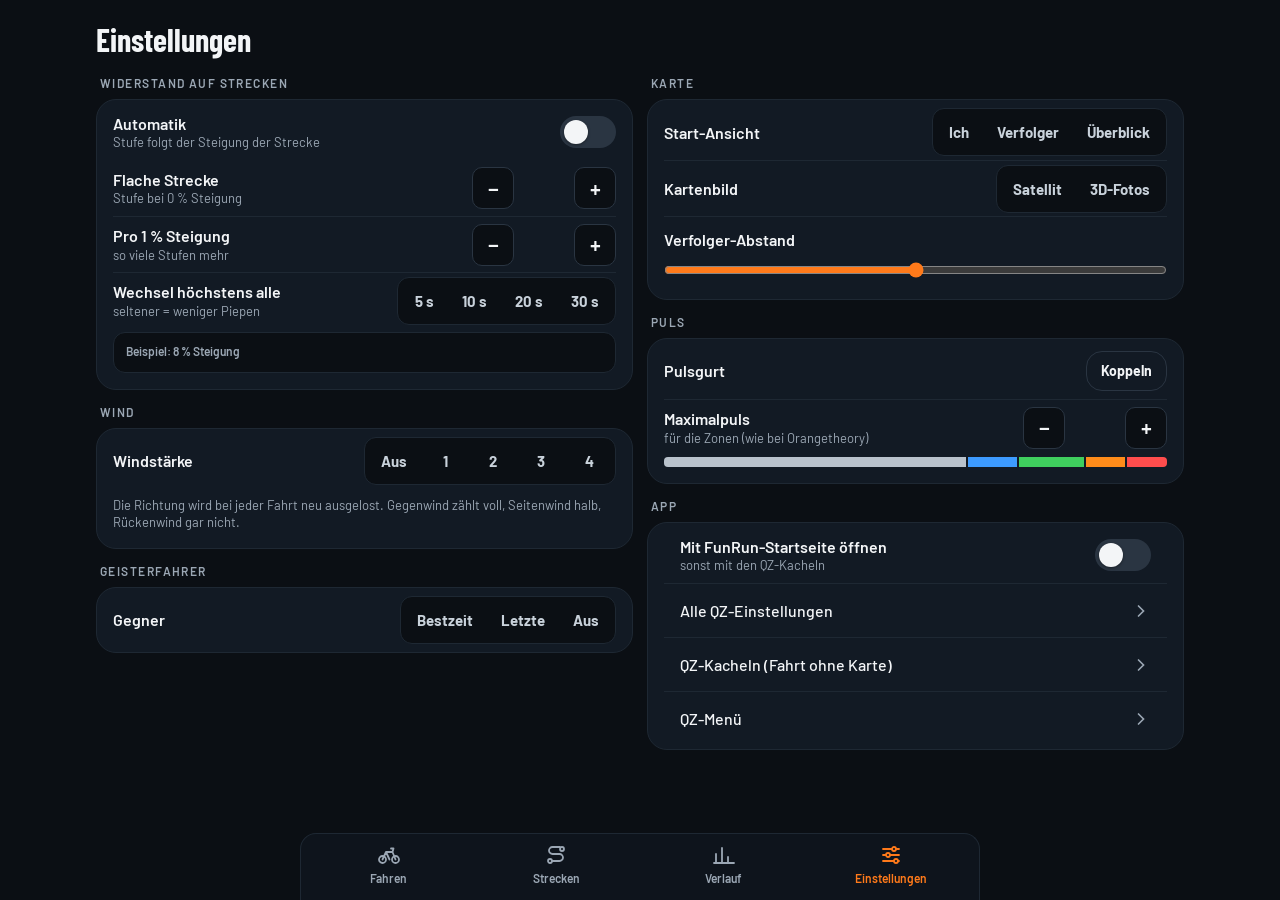
==== src/inner_templates/funrun/einstellungen.htm @ f3be5733 "FunRun: start page, routes, settings, pause and end on the map - Start page (opens with the app): ch" ====
<!doctype html>
<html lang="de">
<head>
<meta charset="utf-8">
<meta name="viewport" content="width=device-width, initial-scale=1, maximum-scale=1, user-scalable=no">
<title>FunRun – Einstellungen</title>
<!-- FunRun settings: resistance on routes, wind, ghost rider, map, heart rate; all other settings stay in QZ -->
<link rel="stylesheet" href="https://fonts.googleapis.com/css2?family=Barlow:wght@400;500;600;700&amp;family=Barlow+Condensed:wght@600;700&amp;display=swap">
<link rel="stylesheet" href="funrun.css">
<style>
.sec h2 { margin: 0 0 8px 4px; font-size: 12px; letter-spacing: .12em; text-transform: uppercase; color: var(--muted); font-weight: 600; }
.sec .card { padding: 4px 16px; }
.switch { appearance: none; -webkit-appearance: none; width: 56px; height: 32px; flex: none; border: 0; border-radius: 999px; padding: 4px; cursor: pointer; background: #2a3542; display: flex; align-items: center; }
.switch span { width: 24px; height: 24px; border-radius: 50%; background: #f3f5f7; box-shadow: 0 1px 3px rgba(0,0,0,.4); transition: transform .15s; }
.switch.on { background: var(--accent); }
.switch.on span { transform: translateX(24px); }
.step { display: flex; align-items: center; gap: 4px; flex: none; }
.step button { appearance: none; -webkit-appearance: none; width: 42px; height: 42px; border-radius: 10px; border: 1px solid var(--line2); background: var(--bg); color: var(--text); font-size: 22px; font-weight: 600; cursor: pointer; }
.step b { min-width: 52px; text-align: center; font-size: 24px; }
.example { display: flex; align-items: center; justify-content: space-between; gap: 12px; margin: 4px 0 12px; padding: 10px 12px; border-radius: 12px; background: var(--bg); border: 1px solid var(--line); }
.dirs { display: grid; grid-template-columns: repeat(3, minmax(0, 1fr)); gap: 8px; margin: 0 0 8px; }
.dirs div { display: flex; flex-direction: column; gap: 2px; padding: 8px 10px; border-radius: 12px; background: var(--bg); border: 1px solid var(--line); }
.dirs span { font-size: 12px; font-weight: 600; color: var(--muted); }
.dirs b { font-size: 17px; }
.range { display: flex; flex-direction: column; gap: 6px; padding: 12px 0; }
.range input { width: 100%; height: 26px; margin: 0; accent-color: var(--accent); }
.hint { margin: 0 0 12px; font-size: 13px; color: var(--muted); }
.zones { display: flex; gap: 2px; height: 10px; border-radius: 4px; overflow: hidden; margin: 2px 0 6px; }
.disabled { opacity: .4; pointer-events: none; }
#exLevel { white-space: nowrap; }
/* phones: a choice of several goes below its label, as wide as the card */
@media (max-width: 560px) {
  .line.wide { flex-direction: column; align-items: stretch; gap: 8px; padding: 12px 0; }
  .line.wide .segs { display: flex; flex-wrap: nowrap; }
  .line.wide .segs button { flex: 1; min-width: 0; padding: 0 6px; }
}
</style>
</head>
<body>
<div class="wrap">
  <h1 style="margin:0 0 14px;font-family:'Barlow Condensed',Barlow,sans-serif;font-size:32px">Einstellungen</h1>
  <div class="cols">
    <div class="col">
      <section class="sec">
        <h2>Widerstand auf Strecken</h2>
        <div class="card">
          <div class="line"><div class="l"><span class="n">Automatik</span><span class="m">Stufe folgt der Steigung der Strecke</span></div>
            <button class="switch" id="auto" aria-label="Automatik an oder aus"><span></span></button></div>
          <div id="levelBox">
            <div class="line"><div class="l"><span class="n">Flache Strecke</span><span class="m">Stufe bei 0 % Steigung</span></div>
              <div class="step"><button data-k="flat" data-d="-1" aria-label="weniger">−</button><b class="cond" id="flat"></b><button data-k="flat" data-d="1" aria-label="mehr">+</button></div></div>
            <div class="line"><div class="l"><span class="n">Pro 1 % Steigung</span><span class="m">so viele Stufen mehr</span></div>
              <div class="step"><button data-k="per" data-d="-0.5" aria-label="weniger">−</button><b class="cond" id="per"></b><button data-k="per" data-d="0.5" aria-label="mehr">+</button></div></div>
            <div class="line wide"><div class="l"><span class="n">Wechsel höchstens alle</span><span class="m">seltener = weniger Piepen</span></div>
              <div class="segs" id="intSeg"><button data-v="5">5 s</button><button data-v="10">10 s</button><button data-v="20">20 s</button><button data-v="30">30 s</button></div></div>
            <div class="example"><div class="l" style="display:flex;flex-direction:column;gap:2px"><span class="m" style="font-size:12px;font-weight:600;color:var(--muted)">Beispiel: 8 % Steigung</span>
              <span style="font-size:13px;color:var(--soft)" id="exWind"></span></div><b class="cond" style="font-size:24px;color:var(--accent)" id="exLevel"></b></div>
          </div>
        </div>
      </section>

      <section class="sec">
        <h2>Wind</h2>
        <div class="card">
          <div class="line wide"><div class="l"><span class="n">Windstärke</span><span class="m" id="windText"></span></div>
            <div class="segs" id="windSeg"><button data-v="0">Aus</button><button data-v="1">1</button><button data-v="2">2</button><button data-v="3">3</button><button data-v="4">4</button></div></div>
          <div class="dirs" id="dirs"></div>
          <p class="hint">Die Richtung wird bei jeder Fahrt neu ausgelost. Gegenwind zählt voll, Seitenwind halb, Rückenwind gar nicht.</p>
        </div>
      </section>

      <section class="sec">
        <h2>Geisterfahrer</h2>
        <div class="card">
          <div class="line wide"><div class="l"><span class="n">Gegner</span><span class="m" id="ghostText"></span></div>
            <div class="segs" id="ghostSeg"><button data-v="best">Bestzeit</button><button data-v="last">Letzte</button><button data-v="off">Aus</button></div></div>
        </div>
      </section>
    </div>

    <div class="col">
      <section class="sec">
        <h2>Karte</h2>
        <div class="card">
          <div class="line wide"><div class="l"><span class="n">Start-Ansicht</span></div>
            <div class="segs" id="viewSeg"><button data-v="ich">Ich</button><button data-v="verfolger">Verfolger</button><button data-v="ueberblick">Überblick</button></div></div>
          <div class="line wide"><div class="l"><span class="n">Kartenbild</span></div>
            <div class="segs" id="layerSeg"><button data-v="sat">Satellit</button><button data-v="g3d">3D-Fotos</button></div></div>
          <div class="range" style="border-top:1px solid var(--line)">
            <div style="display:flex;justify-content:space-between"><span class="n" style="font-size:16px;font-weight:600">Verfolger-Abstand</span><span style="color:var(--soft)" id="followText"></span></div>
            <input type="range" id="follow" min="10" max="90" step="1" aria-label="Verfolger-Abstand">
          </div>
        </div>
      </section>

      <section class="sec">
        <h2>Puls</h2>
        <div class="card">
          <div class="line"><div class="l"><span class="n">Pulsgurt</span><span class="m" id="belt"></span></div>
            <button class="btn" id="btnBelt" style="min-height:40px;font-size:14px;padding:0 14px">Koppeln</button></div>
          <div class="line"><div class="l"><span class="n">Maximalpuls</span><span class="m">für die Zonen (wie bei Orangetheory)</span></div>
            <div class="step"><button data-k="hr" data-d="-1" aria-label="weniger">−</button><b class="cond" id="hrMax"></b><button data-k="hr" data-d="1" aria-label="mehr">+</button></div></div>
          <div class="zones" aria-hidden="true">
            <div style="flex:61;background:#b9c2cc"></div><div style="flex:10;background:#3d9bff"></div><div style="flex:13;background:#3fcf5e"></div><div style="flex:8;background:#ff8c1a"></div><div style="flex:8;background:#ff4d4d"></div>
          </div>
          <p class="hint" id="zoneText"></p>
        </div>
      </section>

      <section class="sec">
        <h2>App</h2>
        <div class="card flat">
          <div class="line" style="padding:0 16px"><div class="l"><span class="n">Mit FunRun-Startseite öffnen</span><span class="m">sonst mit den QZ-Kacheln</span></div>
            <button class="switch" id="startPage" aria-label="FunRun-Startseite an oder aus"><span></span></button></div>
          <button class="link" id="lnkSettings" style="border-top:1px solid var(--line)">Alle QZ-Einstellungen<svg viewBox="0 0 24 24" fill="none" stroke="currentColor" stroke-width="2" stroke-linecap="round" aria-hidden="true"><path d="m9 6 6 6-6 6"/></svg></button>
          <button class="link" id="lnkTiles">QZ-Kacheln (Fahrt ohne Karte)<svg viewBox="0 0 24 24" fill="none" stroke="currentColor" stroke-width="2" stroke-linecap="round" aria-hidden="true"><path d="m9 6 6 6-6 6"/></svg></button>
          <button class="link" id="lnkMenu">QZ-Menü<svg viewBox="0 0 24 24" fill="none" stroke="currentColor" stroke-width="2" stroke-linecap="round" aria-hidden="true"><path d="m9 6 6 6-6 6"/></svg></button>
        </div>
      </section>
    </div>
  </div>
</div>
<script src="funrun.js"></script>
<script>
(function () {
'use strict';
const $ = FR.$;
FR.tabs('einstellungen.htm');

// map settings live in the map page's storage (same address as this page)
const mapStore = {
  get(k, d) { try { const v = localStorage.getItem('qzmap.' + k); return v === null ? d : JSON.parse(v); } catch (e) { return d; } },
  set(k, v) { try { localStorage.setItem('qzmap.' + k, JSON.stringify(v)); } catch (e) { /* not available */ } },
};
const dist = t => 1.97 * (Math.exp(7.84 * t) - 1);
const OVERVIEW = Math.log(1800 / 1.97 + 1) / 7.84;

const S = { auto: true, flat: 12, per: 1.5, interval: 10, wind: 0, ghost: 'best', hrMax: 190, belt: '', startPage: true };
const bool = v => v === true || v === 'true' || v === 1 || v === '1';
const numOr = (v, d) => (v === null || v === undefined || v === '' || !Number.isFinite(+v) ? d : +v);

function seg(id, value) { document.querySelectorAll('#' + id + ' button').forEach(b => b.classList.toggle('on', b.dataset.v === String(value))); }
function render() {
  $('auto').classList.toggle('on', S.auto);
  $('levelBox').classList.toggle('disabled', !S.auto);
  $('flat').textContent = S.flat;
  $('per').textContent = FR.num(S.per, 1);
  seg('intSeg', S.interval);
  const lv = Math.max(1, Math.min(32, Math.round(S.flat + S.per * 8)));
  $('exLevel').textContent = 'Stufe ' + lv;
  $('exWind').textContent = S.wind ? 'mit Gegenwind Stärke ' + S.wind + ': Stufe ' + Math.min(32, Math.round((S.flat + S.per * 8) * (1 + 0.05 * S.wind))) : 'ohne Wind';
  seg('windSeg', S.wind);
  $('windText').textContent = S.wind ? 'Stärke ' + S.wind + ' · bis +' + S.wind * 5 + ' %' : 'kein Wind';
  $('dirs').innerHTML = [['Gegenwind', S.wind * 5], ['Seitenwind', S.wind * 2.5], ['Rückenwind', 0]].map(([n, p]) =>
    '<div style="opacity:' + (S.wind ? 1 : 0.4) + '"><span>' + n + '</span><b>' + (p ? '+' + FR.num(p, p % 1 ? 1 : 0) + ' %' : '±0 %') + '</b></div>').join('');
  seg('ghostSeg', S.ghost);
  $('ghostText').textContent = { best: 'deine Bestzeit fährt als Geist mit', last: 'deine letzte Fahrt fährt als Geist mit', off: 'kein Geisterfahrer' }[S.ghost] || '';
  // map
  const followT = Math.max(0.1, Math.min(0.9, +mapStore.get('followT', 0.5) || 0.5)), zoom = +mapStore.get('zoom', followT);
  seg('viewSeg', Math.abs(zoom) < 0.03 ? 'ich' : Math.abs(zoom - OVERVIEW) < 0.03 ? 'ueberblick' : 'verfolger');
  seg('layerSeg', mapStore.get('layer', 'sat'));
  $('follow').value = Math.round(followT * 100);
  $('followText').textContent = '≈ ' + Math.round(dist(followT)).toLocaleString('de-DE') + ' m';
  // heart rate
  $('belt').textContent = S.belt && S.belt !== 'Disabled' ? S.belt : 'keiner gekoppelt';
  $('hrMax').textContent = S.hrMax;
  const z = p => Math.round(S.hrMax * p / 100);
  $('zoneText').textContent = 'Grau bis ' + (z(61) - 1) + ', Blau bis ' + (z(71) - 1) + ', Grün bis ' + (z(84) - 1) + ', Orange bis ' + (z(92) - 1) + ', Rot ab ' + z(92) + ' /min';
  $('startPage').classList.toggle('on', S.startPage);
}

// ------------------------------------------------------------------ input
$('auto').addEventListener('click', () => { S.auto = !S.auto; FR.send('autoresistance'); render(); });
document.addEventListener('click', e => {
  const b = e.target.closest('.step button'); if (!b) return;
  const d = +b.dataset.d;
  if (b.dataset.k === 'flat') { S.flat = Math.max(1, Math.min(32, S.flat + d)); FR.setSettings({ funrun_flat_level: S.flat }); }
  else if (b.dataset.k === 'per') { S.per = Math.max(0.5, Math.min(3, Math.round((S.per + d) * 2) / 2)); FR.setSettings({ funrun_level_per_percent: S.per }); }
  else if (b.dataset.k === 'hr') { S.hrMax = Math.max(120, Math.min(220, S.hrMax + d)); FR.setSettings({ heart_max_override_enable: true, heart_max_override_value: S.hrMax }); }
  render();
});
$('intSeg').addEventListener('click', e => { const b = e.target.closest('button'); if (!b) return; S.interval = +b.dataset.v; FR.setSettings({ funrun_level_interval: S.interval }); render(); });
$('windSeg').addEventListener('click', e => { const b = e.target.closest('button'); if (!b) return; S.wind = +b.dataset.v; FR.setSettings({ funrun_wind_strength: S.wind }); render(); });
$('ghostSeg').addEventListener('click', e => { const b = e.target.closest('button'); if (!b) return; S.ghost = b.dataset.v; FR.setSettings({ funrun_ghost_mode: S.ghost }); render(); });
$('viewSeg').addEventListener('click', e => {
  const b = e.target.closest('button'); if (!b) return;
  const followT = Math.max(0.1, Math.min(0.9, +mapStore.get('followT', 0.5) || 0.5));
  mapStore.set('zoom', { ich: 0, verfolger: followT, ueberblick: OVERVIEW }[b.dataset.v]);
  render();
});
$('layerSeg').addEventListener('click', e => { const b = e.target.closest('button'); if (!b) return; mapStore.set('layer', b.dataset.v); render(); });
$('follow').addEventListener('input', e => {
  const old = +mapStore.get('followT', 0.5) || 0.5, t = Math.max(0.1, Math.min(0.9, +e.target.value / 100));
  mapStore.set('followT', t);
  if (Math.abs(+mapStore.get('zoom', old) - old) < 0.03) mapStore.set('zoom', t); // the follower view moves along
  render();
});
$('btnBelt').addEventListener('click', () => FR.open('settings'));
$('startPage').addEventListener('click', () => { S.startPage = !S.startPage; FR.setSettings({ funrun_start_page: S.startPage }); render(); });
$('lnkSettings').addEventListener('click', () => FR.open('settings'));
$('lnkTiles').addEventListener('click', () => FR.open('tiles'));
$('lnkMenu').addEventListener('click', () => FR.open('menu'));
FR.onWorkout(w => { if (w.autoresistance != null && bool(w.autoresistance) !== S.auto) { S.auto = bool(w.autoresistance); render(); } });

async function load() {
  try {
    const st = await FR.getSettings(['funrun_flat_level', 'funrun_level_per_percent', 'funrun_level_interval', 'funrun_wind_strength', 'funrun_ghost_mode',
      'heart_rate_belt_name', 'age', 'heart_max_override_enable', 'heart_max_override_value', 'funrun_start_page']);
    S.flat = numOr(st.funrun_flat_level, 12);
    S.per = numOr(st.funrun_level_per_percent, 1.5);
    S.interval = numOr(st.funrun_level_interval, 10);
    S.wind = numOr(st.funrun_wind_strength, 0);
    S.ghost = st.funrun_ghost_mode || 'best';
    S.belt = st.heart_rate_belt_name || '';
    S.hrMax = Math.round(bool(st.heart_max_override_enable) ? numOr(st.heart_max_override_value, 195) : 220 - numOr(st.age, 35));
    S.startPage = st.funrun_start_page === null || st.funrun_start_page === undefined ? true : bool(st.funrun_start_page);
  } catch (e) { /* defaults */ }
  if (FR.workout && FR.workout.autoresistance != null) S.auto = bool(FR.workout.autoresistance);
  render();
}
FR.onRefresh(load);
load();
})();
</script>
</body>
</html>
---- src/inner_templates/funrun/funrun.css ----
/* FunRun pages: dark look with orange accents (same as the map) */
:root {
  --bg: #0b0f14; --panel: #121a24; --line: #1e2833; --line2: #2a3542;
  --text: #f3f5f7; --muted: #9ba7b4; --soft: #c9d2db;
  --accent: #ff7a1a; --accent-dark: #1a0f05; --ghost: #6fd3ff; --good: #4cd17a; --bad: #ff6b5a;
}
* { box-sizing: border-box; }
html, body { margin: 0; padding: 0; background: var(--bg); color: var(--text); }
body {
  font-family: Barlow, Roboto, "Segoe UI", system-ui, -apple-system, Arial, sans-serif; font-size: 15px; line-height: 1.35;
  -webkit-text-size-adjust: 100%; -webkit-tap-highlight-color: transparent;
}
button { font: inherit; color: inherit; }
.cond { font-family: "Barlow Condensed", Barlow, Roboto, Arial, sans-serif; font-weight: 700; font-variant-numeric: tabular-nums; }
.wrap { max-width: 1120px; margin: 0 auto; padding: 18px 16px 28px; }
.cols { display: grid; grid-template-columns: minmax(0, 1fr); gap: 14px; }
.col { display: flex; flex-direction: column; gap: 14px; min-width: 0; }
@media (min-width: 900px) { .cols { grid-template-columns: minmax(0, 1fr) minmax(0, 1fr); align-items: start; } }

.card { background: var(--panel); border: 1px solid var(--line); border-radius: 20px; padding: 14px 16px; min-width: 0; }
.card.flat { padding: 0; overflow: hidden; }
.card h2, .h2 { margin: 0; font-size: 17px; font-weight: 700; }
.chead { display: flex; justify-content: space-between; align-items: baseline; gap: 12px; }
.chead .aside { font-size: 13px; color: var(--muted); text-align: right; }
.eyebrow { font-size: 12px; letter-spacing: .12em; text-transform: uppercase; color: var(--muted); font-weight: 600; }
.muted { color: var(--muted); }
.hidden { display: none !important; }

.top { display: flex; justify-content: space-between; align-items: flex-start; gap: 12px; margin-bottom: 14px; }
.top h1 { margin: 2px 0 2px; font-size: 26px; font-weight: 700; line-height: 1.15; }
.iconbtn {
  appearance: none; -webkit-appearance: none; width: 46px; height: 46px; flex: none; border-radius: 12px; cursor: pointer;
  background: var(--panel); border: 1px solid var(--line); color: var(--soft); display: flex; align-items: center; justify-content: center;
}
.iconbtn svg { width: 22px; height: 22px; }

.hero { border-radius: 20px; padding: 18px; display: flex; flex-direction: column; gap: 6px; }
.hero.best { background: linear-gradient(135deg, #ff8f3a 0%, #ff7a1a 48%, #e9620f 100%); color: var(--accent-dark); }
.hero.plain { background: var(--panel); border: 1px solid var(--line); }
.hero .eyebrow { display: flex; align-items: center; gap: 8px; color: inherit; font-weight: 700; opacity: .92; }
.hero.plain .eyebrow { color: var(--accent); }
.hero .big { font-size: 64px; line-height: 1; }
.hero .sub { font-size: 15px; font-weight: 600; }
.hero.plain .sub { color: var(--soft); }

.stats { display: grid; grid-template-columns: repeat(2, minmax(0, 1fr)); gap: 8px; }
@media (min-width: 520px) { .stats { grid-template-columns: repeat(3, minmax(0, 1fr)); } }
.stat { background: var(--panel); border: 1px solid var(--line); border-radius: 14px; padding: 10px 12px; display: flex; flex-direction: column; gap: 2px; min-width: 0; }
.stat .k { font-size: 12px; color: var(--muted); font-weight: 600; white-space: nowrap; overflow: hidden; text-overflow: ellipsis; }
.stat .v { font-size: 28px; line-height: 1.1; white-space: nowrap; }
.stat .v small { font-family: Barlow, Roboto, Arial, sans-serif; font-size: 14px; font-weight: 600; color: var(--muted); margin-left: 4px; }
.stat .s { font-size: 12px; color: var(--muted); white-space: nowrap; overflow: hidden; text-overflow: ellipsis; }

.rows .row { display: flex; align-items: center; justify-content: space-between; gap: 12px; min-height: 56px; padding: 0 16px; border-top: 1px solid var(--line); }
.rows .row .l { display: flex; flex-direction: column; gap: 2px; min-width: 0; }
.rows .row .n { font-size: 15px; font-weight: 600; white-space: nowrap; overflow: hidden; text-overflow: ellipsis; }
.rows .row .m { font-size: 12px; color: var(--muted); white-space: nowrap; overflow: hidden; text-overflow: ellipsis; }
.rows .row .r { display: flex; align-items: baseline; gap: 10px; flex: none; }
.rows .row .t { font-size: 20px; }
.rows .row .d { min-width: 50px; text-align: right; font-size: 14px; font-weight: 700; }

.legend { display: flex; flex-wrap: wrap; gap: 6px 14px; font-size: 13px; color: var(--soft); }
.legend span { display: inline-flex; align-items: center; gap: 6px; }
.legend i { display: inline-block; width: 10px; height: 10px; border-radius: 3px; }
.chip { display: inline-flex; align-items: center; gap: 6px; padding: 4px 10px; border-radius: 999px; font-size: 13px; font-weight: 700; }

.btn {
  appearance: none; -webkit-appearance: none; display: flex; align-items: center; justify-content: center; gap: 8px; min-height: 52px;
  padding: 0 18px; border-radius: 16px; font-size: 17px; font-weight: 700; cursor: pointer; border: 1px solid var(--line2); background: transparent; color: var(--text);
}
.btn.primary { background: var(--accent); border-color: var(--accent); color: var(--accent-dark); }
.btns { display: flex; flex-direction: column; gap: 10px; }
@media (min-width: 520px) { .btns { flex-direction: row; } .btns .btn { flex: 1; } }

.note { display: flex; align-items: center; gap: 8px; font-size: 13px; color: var(--muted); margin: 0; }
.msg { padding: 40px 16px; text-align: center; color: var(--soft); font-size: 16px; }

/* bottom navigation of the FunRun pages */
body.withtabs .wrap { padding-bottom: 96px; }
.tabs { position: fixed; left: 0; right: 0; bottom: 0; z-index: 10; display: grid; grid-template-columns: repeat(4, minmax(0, 1fr));
  background: #0e141c; border-top: 1px solid var(--line); padding: 6px 4px calc(10px + env(safe-area-inset-bottom)); }
.tabs a { display: flex; flex-direction: column; align-items: center; justify-content: center; gap: 3px; min-height: 50px; text-decoration: none;
  color: var(--muted); font-size: 12px; font-weight: 600; -webkit-tap-highlight-color: transparent; }
.tabs a svg { width: 24px; height: 24px; }
.tabs a.on { color: var(--accent); }
@media (min-width: 900px) { .tabs { left: 50%; transform: translateX(-50%); width: min(680px, 100%); border: 1px solid var(--line); border-bottom: 0; border-radius: 16px 16px 0 0; } }

/* segmented choice */
.segs { display: inline-flex; flex-wrap: wrap; gap: 4px; padding: 4px; border-radius: 12px; background: var(--bg); border: 1px solid var(--line); }
.segs button { appearance: none; -webkit-appearance: none; border: 0; min-width: 44px; height: 38px; padding: 0 12px; border-radius: 9px; font-size: 15px; font-weight: 700; cursor: pointer; background: transparent; color: var(--soft); }
.segs button.on { background: var(--accent); color: var(--accent-dark); }
.line { display: flex; align-items: center; justify-content: space-between; gap: 12px; min-height: 56px; }
.line + .line { border-top: 1px solid var(--line); }
.line .l { display: flex; flex-direction: column; min-width: 0; }
.line .n { font-size: 16px; font-weight: 600; }
.line .m { font-size: 13px; color: var(--muted); }
.link { appearance: none; -webkit-appearance: none; width: 100%; background: transparent; border: 0; display: flex; align-items: center; justify-content: space-between; gap: 12px;
  min-height: 54px; padding: 0 16px; color: var(--text); font-size: 16px; font-weight: 500; text-align: left; cursor: pointer; }
.link + .link { border-top: 1px solid var(--line); }
.link svg { width: 20px; height: 20px; flex: none; color: var(--muted); }
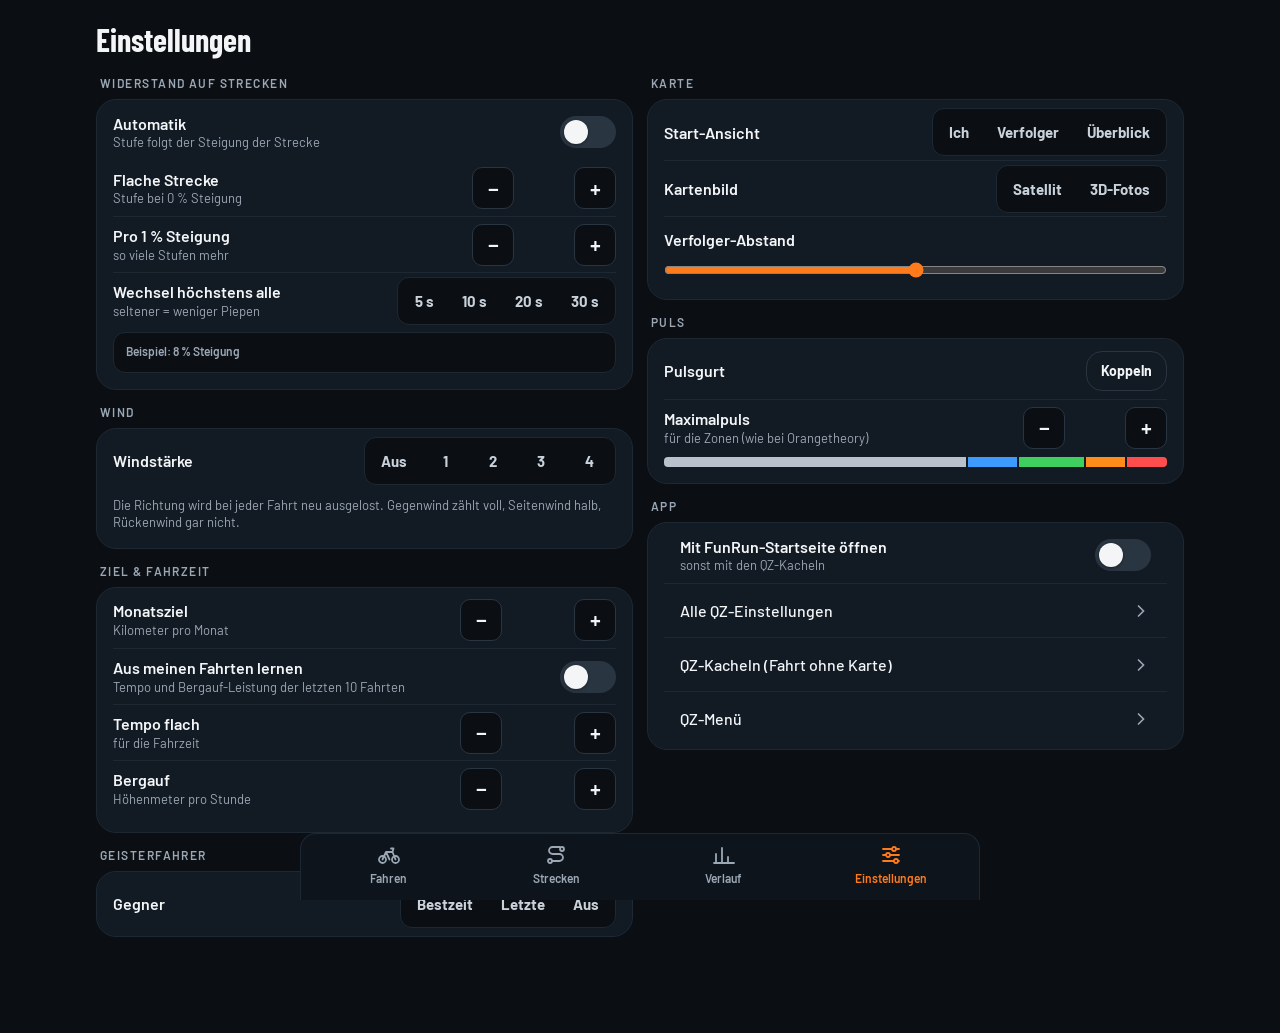
==== commit 50e33e45: "FunRun: discover routes, long routes in stages, month goal and ride times - Routes page "Entdecken":" ====
--- a/src/inner_templates/funrun/einstellungen.htm
+++ b/src/inner_templates/funrun/einstellungen.htm
@@ -17,6 +17,8 @@
 .step { display: flex; align-items: center; gap: 4px; flex: none; }
 .step button { appearance: none; -webkit-appearance: none; width: 42px; height: 42px; border-radius: 10px; border: 1px solid var(--line2); background: var(--bg); color: var(--text); font-size: 22px; font-weight: 600; cursor: pointer; }
 .step b { min-width: 52px; text-align: center; font-size: 24px; }
+.step b small { font-family: Barlow, Roboto, Arial, sans-serif; font-size: 13px; font-weight: 600; color: var(--muted); margin-left: 2px; }
+#fixedBox .line:first-child { border-top: 1px solid var(--line); }
 .example { display: flex; align-items: center; justify-content: space-between; gap: 12px; margin: 4px 0 12px; padding: 10px 12px; border-radius: 12px; background: var(--bg); border: 1px solid var(--line); }
 .dirs { display: grid; grid-template-columns: repeat(3, minmax(0, 1fr)); gap: 8px; margin: 0 0 8px; }
 .dirs div { display: flex; flex-direction: column; gap: 2px; padding: 8px 10px; border-radius: 12px; background: var(--bg); border: 1px solid var(--line); }
@@ -70,6 +72,23 @@
       </section>
 
       <section class="sec">
+        <h2>Ziel &amp; Fahrzeit</h2>
+        <div class="card">
+          <div class="line"><div class="l"><span class="n">Monatsziel</span><span class="m">Kilometer pro Monat</span></div>
+            <div class="step"><button data-k="goal" data-d="-25" aria-label="weniger">−</button><b class="cond" id="goal" style="min-width:64px"></b><button data-k="goal" data-d="25" aria-label="mehr">+</button></div></div>
+          <div class="line"><div class="l"><span class="n">Aus meinen Fahrten lernen</span><span class="m">Tempo und Bergauf-Leistung der letzten 10 Fahrten</span></div>
+            <button class="switch" id="adaptive" aria-label="Fahrzeit aus den Fahrten lernen"><span></span></button></div>
+          <div id="fixedBox">
+            <div class="line"><div class="l"><span class="n">Tempo flach</span><span class="m">für die Fahrzeit</span></div>
+              <div class="step"><button data-k="speed" data-d="-1" aria-label="langsamer">−</button><b class="cond" id="flatSpeed" style="min-width:64px"></b><button data-k="speed" data-d="1" aria-label="schneller">+</button></div></div>
+            <div class="line"><div class="l"><span class="n">Bergauf</span><span class="m">Höhenmeter pro Stunde</span></div>
+              <div class="step"><button data-k="climb" data-d="-50" aria-label="weniger">−</button><b class="cond" id="climbRate" style="min-width:64px"></b><button data-k="climb" data-d="50" aria-label="mehr">+</button></div></div>
+          </div>
+          <p class="hint" id="speedInfo" style="margin-top:4px"></p>
+        </div>
+      </section>
+
+      <section class="sec">
         <h2>Geisterfahrer</h2>
         <div class="card">
           <div class="line wide"><div class="l"><span class="n">Gegner</span><span class="m" id="ghostText"></span></div>
@@ -121,6 +140,7 @@
   </div>
 </div>
 <script src="funrun.js"></script>
+<script src="funrun-routes.js"></script>
 <script>
 (function () {
 'use strict';
@@ -135,7 +155,9 @@
 const dist = t => 1.97 * (Math.exp(7.84 * t) - 1);
 const OVERVIEW = Math.log(1800 / 1.97 + 1) / 7.84;
 
-const S = { auto: true, flat: 12, per: 1.5, interval: 10, wind: 0, ghost: 'best', hrMax: 190, belt: '', startPage: true };
+const S = { auto: true, flat: 12, per: 1.5, interval: 10, wind: 0, ghost: 'best', hrMax: 190, belt: '', startPage: true,
+  goal: 0, flatSpeed: 25, climbRate: 700, adaptive: false };
+let rides = [];
 const bool = v => v === true || v === 'true' || v === 1 || v === '1';
 const numOr = (v, d) => (v === null || v === undefined || v === '' || !Number.isFinite(+v) ? d : +v);
 
@@ -167,6 +189,22 @@
   const z = p => Math.round(S.hrMax * p / 100);
   $('zoneText').textContent = 'Grau bis ' + (z(61) - 1) + ', Blau bis ' + (z(71) - 1) + ', Grün bis ' + (z(84) - 1) + ', Orange bis ' + (z(92) - 1) + ', Rot ab ' + z(92) + ' /min';
   $('startPage').classList.toggle('on', S.startPage);
+  // goal and ride time
+  $('goal').innerHTML = S.goal > 0 ? FR.num(S.goal) + '<small>km</small>' : 'aus';
+  $('adaptive').classList.toggle('on', S.adaptive);
+  $('flatSpeed').innerHTML = FR.num(S.flatSpeed) + '<small>km/h</small>';
+  $('climbRate').innerHTML = FR.num(S.climbRate) + '<small>Hm/h</small>';
+  const RT = window.FRR, p = RT.speedParams({ flat: S.flatSpeed, climb: S.climbRate, adaptive: S.adaptive }, rides);
+  // examples: 50 km on the flat; Alpe d'Huez (14.7 km, 1,105 m up)
+  const alpe = [], n = 59;
+  for (let i = 0; i <= n; i++) alpe.push(717 + 1105 * i / n);
+  const ex = '50 km flach ' + RT.duration(RT.estimate(50000, null, p)) + ' · Alpe d\'Huez ' + RT.duration(RT.estimate(14676, alpe, p));
+  let info;
+  if (!S.adaptive) info = 'Beispiele: ' + ex + '.';
+  else if (!p.learned) info = 'Noch keine passenden Fahrten: Bis dahin gelten ' + FR.num(S.flatSpeed) + ' km/h und ' + FR.num(S.climbRate) + ' Hm/h. Beispiele: ' + ex + '.';
+  else info = 'Gelernt' + (p.rides ? ' aus ' + (p.rides === 1 ? '1 Fahrt' : p.rides + ' Fahrten') : '') + ': ' + FR.num(p.flat, 1) + ' km/h in der Ebene' +
+    (p.flatLearned ? '' : ' (Einstellung)') + ', ' + FR.num(p.climb) + ' Hm/h bergauf' + (p.climbLearned ? '' : ' (Einstellung)') + '. Beispiele: ' + ex + '.';
+  $('speedInfo').textContent = info;
 }
 
 // ------------------------------------------------------------------ input
@@ -177,6 +215,9 @@
   if (b.dataset.k === 'flat') { S.flat = Math.max(1, Math.min(32, S.flat + d)); FR.setSettings({ funrun_flat_level: S.flat }); }
   else if (b.dataset.k === 'per') { S.per = Math.max(0.5, Math.min(3, Math.round((S.per + d) * 2) / 2)); FR.setSettings({ funrun_level_per_percent: S.per }); }
   else if (b.dataset.k === 'hr') { S.hrMax = Math.max(120, Math.min(220, S.hrMax + d)); FR.setSettings({ heart_max_override_enable: true, heart_max_override_value: S.hrMax }); }
+  else if (b.dataset.k === 'goal') { S.goal = Math.max(0, Math.min(5000, S.goal + d)); FR.setSettings({ funrun_month_goal: S.goal }); }
+  else if (b.dataset.k === 'speed') { S.flatSpeed = Math.max(10, Math.min(45, S.flatSpeed + d)); FR.setSettings({ funrun_flat_speed: S.flatSpeed }); }
+  else if (b.dataset.k === 'climb') { S.climbRate = Math.max(200, Math.min(2000, S.climbRate + d)); FR.setSettings({ funrun_climb_rate: S.climbRate }); }
   render();
 });
 $('intSeg').addEventListener('click', e => { const b = e.target.closest('button'); if (!b) return; S.interval = +b.dataset.v; FR.setSettings({ funrun_level_interval: S.interval }); render(); });
@@ -197,6 +238,7 @@
 });
 $('btnBelt').addEventListener('click', () => FR.open('settings'));
 $('startPage').addEventListener('click', () => { S.startPage = !S.startPage; FR.setSettings({ funrun_start_page: S.startPage }); render(); });
+$('adaptive').addEventListener('click', () => { S.adaptive = !S.adaptive; FR.setSettings({ funrun_speed_adaptive: S.adaptive }); render(); });
 $('lnkSettings').addEventListener('click', () => FR.open('settings'));
 $('lnkTiles').addEventListener('click', () => FR.open('tiles'));
 $('lnkMenu').addEventListener('click', () => FR.open('menu'));
@@ -205,7 +247,8 @@
 async function load() {
   try {
     const st = await FR.getSettings(['funrun_flat_level', 'funrun_level_per_percent', 'funrun_level_interval', 'funrun_wind_strength', 'funrun_ghost_mode',
-      'heart_rate_belt_name', 'age', 'heart_max_override_enable', 'heart_max_override_value', 'funrun_start_page']);
+      'heart_rate_belt_name', 'age', 'heart_max_override_enable', 'heart_max_override_value', 'funrun_start_page',
+      'funrun_month_goal', 'funrun_flat_speed', 'funrun_climb_rate', 'funrun_speed_adaptive']);
     S.flat = numOr(st.funrun_flat_level, 12);
     S.per = numOr(st.funrun_level_per_percent, 1.5);
     S.interval = numOr(st.funrun_level_interval, 10);
@@ -214,6 +257,11 @@
     S.belt = st.heart_rate_belt_name || '';
     S.hrMax = Math.round(bool(st.heart_max_override_enable) ? numOr(st.heart_max_override_value, 195) : 220 - numOr(st.age, 35));
     S.startPage = st.funrun_start_page === null || st.funrun_start_page === undefined ? true : bool(st.funrun_start_page);
+    S.goal = Math.max(0, numOr(st.funrun_month_goal, 0));
+    S.flatSpeed = numOr(st.funrun_flat_speed, 25);
+    S.climbRate = numOr(st.funrun_climb_rate, 700);
+    S.adaptive = bool(st.funrun_speed_adaptive);
+    rides = await FR.rides();
   } catch (e) { /* defaults */ }
   if (FR.workout && FR.workout.autoresistance != null) S.auto = bool(FR.workout.autoresistance);
   render();
--- a/src/inner_templates/funrun/funrun.css
+++ b/src/inner_templates/funrun/funrun.css
@@ -98,3 +98,7 @@
   min-height: 54px; padding: 0 16px; color: var(--text); font-size: 16px; font-weight: 500; text-align: left; cursor: pointer; }
 .link + .link { border-top: 1px solid var(--line); }
 .link svg { width: 20px; height: 20px; flex: none; color: var(--muted); }
+
+/* progress bar (month goal, long routes) */
+.bar { height: 10px; border-radius: 5px; background: var(--line2); overflow: hidden; }
+.bar i { display: block; height: 100%; width: 0; background: var(--accent); border-radius: 5px; }
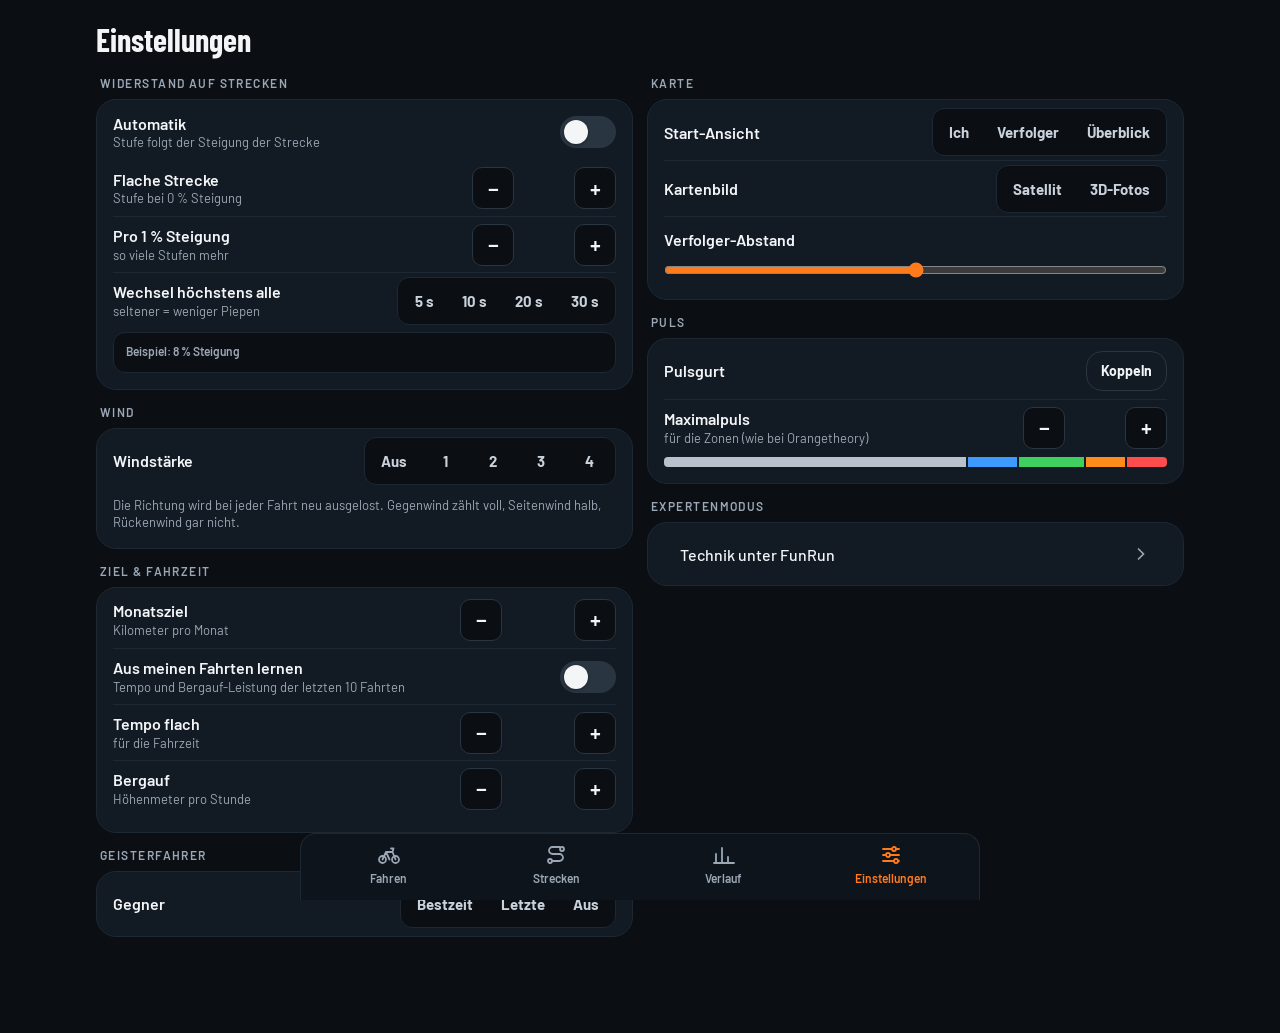
==== commit 15f9b113: "FunRun as an app of its own: own id, own folder, moving file from the QZ app, FunRun pages without t" ====
--- a/src/inner_templates/funrun/einstellungen.htm
+++ b/src/inner_templates/funrun/einstellungen.htm
@@ -126,14 +126,29 @@
         </div>
       </section>
 
-      <section class="sec">
-        <h2>App</h2>
+      <section class="sec hidden" id="moveSec">
+        <h2 id="moveTitle"></h2>
+        <div class="card">
+          <p class="hint" id="moveText" style="margin:10px 0 14px"></p>
+          <div class="btns"><button class="btn primary" id="btnMove"></button><button class="btn hidden" id="btnMoveCancel">Abbrechen</button></div>
+          <p class="hint hidden" id="moveState" role="status" style="margin:12px 0 4px"></p>
+        </div>
+      </section>
+
+      <section class="sec">
+        <h2>Expertenmodus</h2>
         <div class="card flat">
-          <div class="line" style="padding:0 16px"><div class="l"><span class="n">Mit FunRun-Startseite öffnen</span><span class="m">sonst mit den QZ-Kacheln</span></div>
-            <button class="switch" id="startPage" aria-label="FunRun-Startseite an oder aus"><span></span></button></div>
-          <button class="link" id="lnkSettings" style="border-top:1px solid var(--line)">Alle QZ-Einstellungen<svg viewBox="0 0 24 24" fill="none" stroke="currentColor" stroke-width="2" stroke-linecap="round" aria-hidden="true"><path d="m9 6 6 6-6 6"/></svg></button>
-          <button class="link" id="lnkTiles">QZ-Kacheln (Fahrt ohne Karte)<svg viewBox="0 0 24 24" fill="none" stroke="currentColor" stroke-width="2" stroke-linecap="round" aria-hidden="true"><path d="m9 6 6 6-6 6"/></svg></button>
-          <button class="link" id="lnkMenu">QZ-Menü<svg viewBox="0 0 24 24" fill="none" stroke="currentColor" stroke-width="2" stroke-linecap="round" aria-hidden="true"><path d="m9 6 6 6-6 6"/></svg></button>
+          <button class="link" id="lnkExpert" aria-expanded="false" aria-controls="expertBox">Technik unter FunRun<svg id="expertChev" viewBox="0 0 24 24" fill="none" stroke="currentColor" stroke-width="2" stroke-linecap="round" aria-hidden="true" style="transition:transform .15s"><path d="m9 6 6 6-6 6"/></svg></button>
+          <div class="hidden" id="expertBox">
+            <p class="hint" style="margin:10px 16px 12px">Hier liegt die Technik, auf der FunRun aufbaut: alle Einstellungen für Räder, Rollen und Sensoren, die Kachelansicht und das Menü. Für den Alltag brauchst du sie nicht.</p>
+            <div class="line" style="padding:0 16px;border-top:1px solid var(--line)"><div class="l"><span class="n">Mit FunRun starten</span><span class="m">sonst mit der Kachelansicht</span></div>
+              <button class="switch" id="startPage" aria-label="Mit FunRun starten an oder aus"><span></span></button></div>
+            <button class="link" id="lnkSettings" style="border-top:1px solid var(--line)">Alle Einstellungen<svg viewBox="0 0 24 24" fill="none" stroke="currentColor" stroke-width="2" stroke-linecap="round" aria-hidden="true"><path d="m9 6 6 6-6 6"/></svg></button>
+            <button class="link" id="lnkTiles">Kachelansicht (Fahrt ohne Karte)<svg viewBox="0 0 24 24" fill="none" stroke="currentColor" stroke-width="2" stroke-linecap="round" aria-hidden="true"><path d="m9 6 6 6-6 6"/></svg></button>
+            <button class="link" id="lnkMenu">Menü<svg viewBox="0 0 24 24" fill="none" stroke="currentColor" stroke-width="2" stroke-linecap="round" aria-hidden="true"><path d="m9 6 6 6-6 6"/></svg></button>
+            <p class="hint" style="margin:0;padding:12px 16px 14px;border-top:1px solid var(--line)">FunRun baut auf QZ (qdomyos-zwift) von Roberto Viola auf und ist wie QZ freie Software unter der GPL-3.0.
+              <a href="#" id="lnkSource" style="color:var(--accent)">Quellcode ansehen</a></p>
+          </div>
         </div>
       </section>
     </div>
@@ -242,6 +257,89 @@
 $('lnkSettings').addEventListener('click', () => FR.open('settings'));
 $('lnkTiles').addEventListener('click', () => FR.open('tiles'));
 $('lnkMenu').addEventListener('click', () => FR.open('menu'));
+$('lnkExpert').addEventListener('click', () => {
+  const open = $('expertBox').classList.toggle('hidden') === false;
+  $('lnkExpert').setAttribute('aria-expanded', String(open));
+  $('expertChev').style.transform = open ? 'rotate(90deg)' : '';
+});
+$('lnkSource').addEventListener('click', e => { e.preventDefault(); FR.openUrl('https://github.com/stev2020/qdomyos-zwift'); });
+
+// ------------------------------------------------------------------ move between the QZ app and the FunRun app
+// The QZ app packs everything into Download/FunRun-Umzug.zip; the FunRun app (its own id) takes that file with the
+// file picker, checks it and unpacks it at its next start (funrunmove.cpp).
+const MOVE = { qz: null, picked: null, busy: false };
+const plural = (n, one, many) => FR.num(n) + ' ' + (n === 1 ? one : many);
+const moveSummary = c => [plural(+c.rides || 0, 'Fahrt', 'Fahrten'), plural(+c.routes || 0, 'Strecke', 'Strecken'),
+  plural(+c.workouts || 0, 'Workout', 'Workouts')].join(', ') + ' und ' + plural(+c.settings || 0, 'Einstellung', 'Einstellungen');
+const mb = bytes => FR.num(bytes / 1048576, bytes < 10485760 ? 1 : 0) + ' MB';
+function moveState(text, bad) {
+  $('moveState').textContent = text || '';
+  $('moveState').classList.toggle('hidden', !text);
+  $('moveState').style.color = bad ? 'var(--bad)' : 'var(--soft)';
+}
+function renderMove() {
+  if (MOVE.qz === null) return;
+  $('moveSec').classList.remove('hidden');
+  if (MOVE.qz) {
+    $('moveTitle').textContent = 'Umzug in die neue App';
+    $('moveText').textContent = 'Packt deine Fahrten, Strecken, Workouts und Einstellungen in eine Datei im Download-Ordner. ' +
+      'Die neue FunRun-App liest sie ein.';
+    $('btnMove').textContent = MOVE.busy ? 'Wird gepackt …' : 'Umzugsdatei erstellen';
+    $('btnMoveCancel').classList.add('hidden');
+  } else if (MOVE.picked) {
+    $('moveTitle').textContent = 'Daten übernehmen';
+    $('moveText').textContent = 'In der Umzugsdatei' + (MOVE.picked.created ? ' vom ' + FR.dayLong(FR.date(MOVE.picked.created)) : '') + ': ' +
+      moveSummary(MOVE.picked) + '. Nach dem Übernehmen schließt sich die App, beim nächsten Öffnen sind die Daten da.';
+    $('btnMove').textContent = 'Übernehmen';
+    $('btnMoveCancel').classList.remove('hidden');
+  } else {
+    $('moveTitle').textContent = 'Daten übernehmen';
+    $('moveText').textContent = 'Aus der bisherigen App: Erstelle dort unter Einstellungen die Umzugsdatei und wähle sie hier aus. ' +
+      'Am besten, bevor du hier die erste Fahrt machst.';
+    $('btnMove').textContent = 'Umzugsdatei wählen';
+    $('btnMoveCancel').classList.add('hidden');
+  }
+  $('btnMove').disabled = MOVE.busy;
+}
+$('btnMove').addEventListener('click', async () => {
+  if (MOVE.busy) return;
+  if (MOVE.qz) {
+    MOVE.busy = true; renderMove();
+    moveState('Das kann bei vielen Workouts eine Minute dauern.');
+    try {
+      const r = await FR.move('pack', { pages: FR.pagesStorage() }, 600000);
+      if (r && r.ok) moveState('Fertig: ' + moveSummary(r) + ' in ' + String(r.file || '').split('/').slice(-2).join('/') + ' (' + mb(+r.size || 0) + '). ' +
+        'Schließe jetzt diese App, installiere die neue und tippe dort unter Einstellungen auf „Umzugsdatei wählen“.');
+      else moveState('Das hat nicht geklappt: ' + ((r && r.error) || 'unbekannter Fehler'), true);
+    } catch (e) { moveState('Das hat nicht geklappt: ' + e.message, true); }
+    MOVE.busy = false; renderMove();
+    return;
+  }
+  if (!MOVE.picked) { moveState(''); FR.open('umzug'); return; }
+  MOVE.busy = true; renderMove();
+  try {
+    const r = await FR.move('schedule', { file: MOVE.picked.file });
+    if (!r || !r.ok) { moveState('Das hat nicht geklappt: ' + ((r && r.error) || 'unbekannter Fehler'), true); MOVE.busy = false; renderMove(); return; }
+    moveState('Alles bereit. Die App schließt sich jetzt, öffne sie gleich wieder.');
+    setTimeout(() => FR.open('quit'), 2500);
+  } catch (e) { moveState('Das hat nicht geklappt: ' + e.message, true); MOVE.busy = false; renderMove(); }
+});
+$('btnMoveCancel').addEventListener('click', () => { MOVE.picked = null; moveState(''); renderMove(); });
+// the app hands in the file the picker copied (FunRunPage.qml)
+window.funrunMovePicked = async file => {
+  moveState('Datei wird geprüft …');
+  try {
+    const r = await FR.move('inspect', { file });
+    if (r && r.ok) { MOVE.picked = r; moveState(''); }
+    else { MOVE.picked = null; moveState((r && r.error) || 'Das ist keine Umzugsdatei.', true); }
+  } catch (e) { moveState('Das hat nicht geklappt: ' + e.message, true); }
+  renderMove();
+};
+FR.onBack(() => { if (!MOVE.picked || MOVE.busy) return false; MOVE.picked = null; moveState(''); renderMove(); return true; });
+FR.move('info').then(c => {
+  MOVE.qz = !!(c && c.qz); renderMove();
+  if (FR.qs.get('umzug')) $('moveSec').scrollIntoView({ block: 'start' });
+}).catch(() => { /* an older app */ });
 FR.onWorkout(w => { if (w.autoresistance != null && bool(w.autoresistance) !== S.auto) { S.auto = bool(w.autoresistance); render(); } });
 
 async function load() {
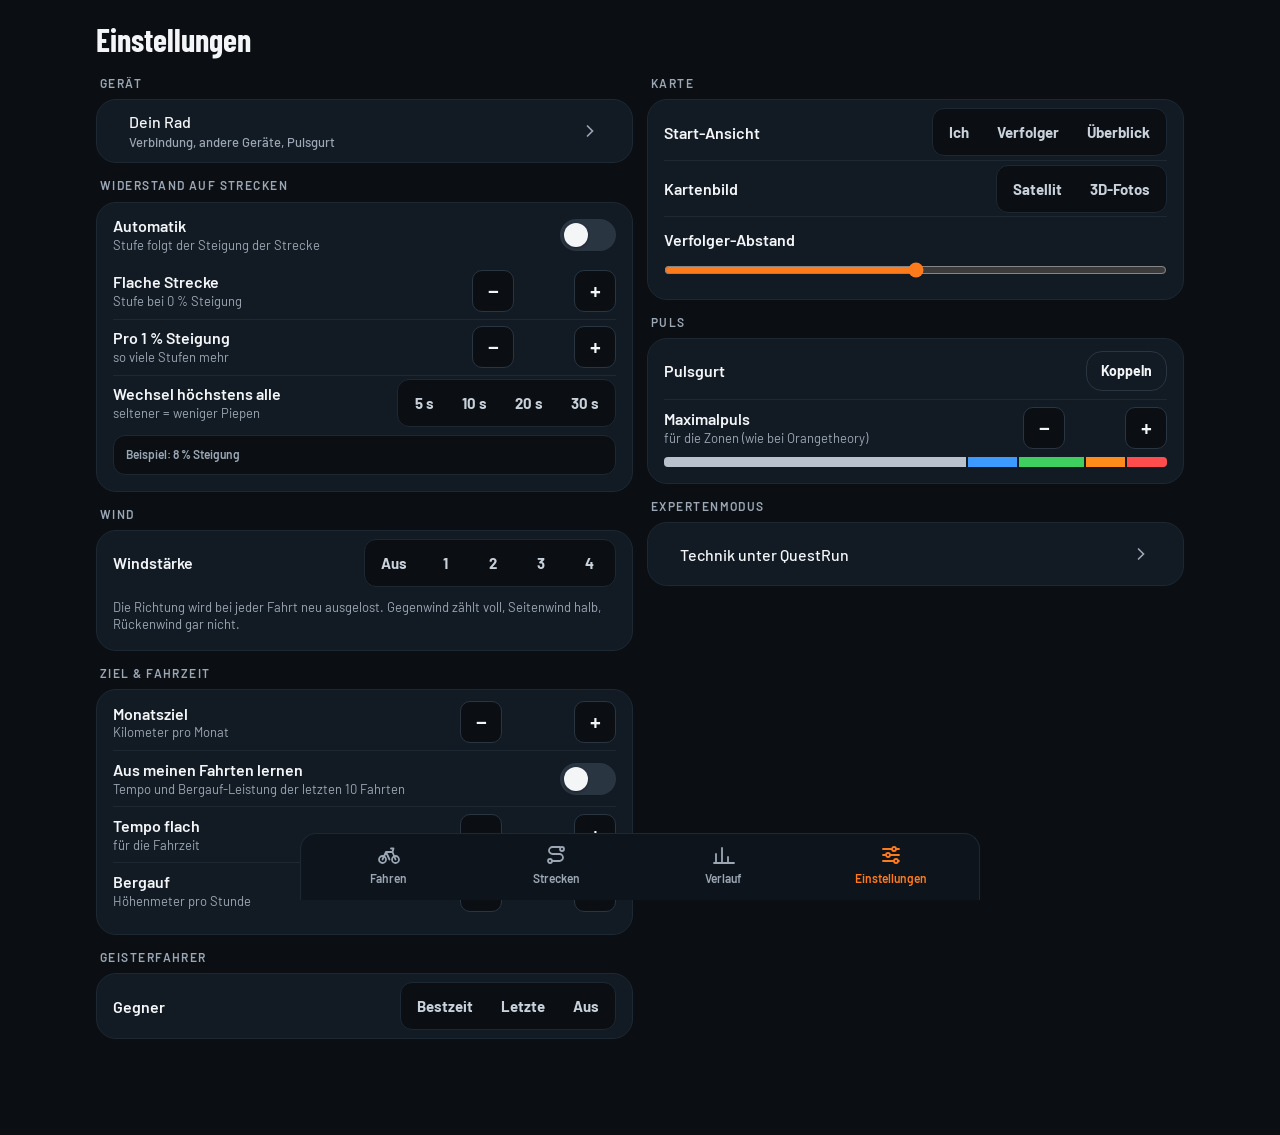
==== commit 02ba14be: "QuestRun: working name, own icon, "Dein Rad" (connection, devices nearby, heart rate belt) The app w" ====
--- a/src/inner_templates/funrun/einstellungen.htm
+++ b/src/inner_templates/funrun/einstellungen.htm
@@ -3,7 +3,7 @@
 <head>
 <meta charset="utf-8">
 <meta name="viewport" content="width=device-width, initial-scale=1, maximum-scale=1, user-scalable=no">
-<title>FunRun – Einstellungen</title>
+<title>QuestRun – Einstellungen</title>
 <!-- FunRun settings: resistance on routes, wind, ghost rider, map, heart rate; all other settings stay in QZ -->
 <link rel="stylesheet" href="https://fonts.googleapis.com/css2?family=Barlow:wght@400;500;600;700&amp;family=Barlow+Condensed:wght@600;700&amp;display=swap">
 <link rel="stylesheet" href="funrun.css">
@@ -44,6 +44,14 @@
   <div class="cols">
     <div class="col">
       <section class="sec">
+        <h2>Gerät</h2>
+        <div class="card flat">
+          <button class="link" id="lnkRad"><span style="display:flex;flex-direction:column;gap:2px;min-width:0"><span>Dein Rad</span>
+            <span class="m" id="radState" style="font-size:13px;color:var(--muted)">Verbindung, andere Geräte, Pulsgurt</span></span><svg viewBox="0 0 24 24" fill="none" stroke="currentColor" stroke-width="2" stroke-linecap="round" aria-hidden="true"><path d="m9 6 6 6-6 6"/></svg></button>
+        </div>
+      </section>
+
+      <section class="sec">
         <h2>Widerstand auf Strecken</h2>
         <div class="card">
           <div class="line"><div class="l"><span class="n">Automatik</span><span class="m">Stufe folgt der Steigung der Strecke</span></div>
@@ -138,15 +146,15 @@
       <section class="sec">
         <h2>Expertenmodus</h2>
         <div class="card flat">
-          <button class="link" id="lnkExpert" aria-expanded="false" aria-controls="expertBox">Technik unter FunRun<svg id="expertChev" viewBox="0 0 24 24" fill="none" stroke="currentColor" stroke-width="2" stroke-linecap="round" aria-hidden="true" style="transition:transform .15s"><path d="m9 6 6 6-6 6"/></svg></button>
+          <button class="link" id="lnkExpert" aria-expanded="false" aria-controls="expertBox">Technik unter QuestRun<svg id="expertChev" viewBox="0 0 24 24" fill="none" stroke="currentColor" stroke-width="2" stroke-linecap="round" aria-hidden="true" style="transition:transform .15s"><path d="m9 6 6 6-6 6"/></svg></button>
           <div class="hidden" id="expertBox">
-            <p class="hint" style="margin:10px 16px 12px">Hier liegt die Technik, auf der FunRun aufbaut: alle Einstellungen für Räder, Rollen und Sensoren, die Kachelansicht und das Menü. Für den Alltag brauchst du sie nicht.</p>
-            <div class="line" style="padding:0 16px;border-top:1px solid var(--line)"><div class="l"><span class="n">Mit FunRun starten</span><span class="m">sonst mit der Kachelansicht</span></div>
-              <button class="switch" id="startPage" aria-label="Mit FunRun starten an oder aus"><span></span></button></div>
+            <p class="hint" style="margin:10px 16px 12px">Hier liegt die Technik, auf der QuestRun aufbaut: alle Einstellungen für Räder, Rollen und Sensoren, die Kachelansicht und das Menü. Für den Alltag brauchst du sie nicht.</p>
+            <div class="line" style="padding:0 16px;border-top:1px solid var(--line)"><div class="l"><span class="n">Mit QuestRun starten</span><span class="m">sonst mit der Kachelansicht</span></div>
+              <button class="switch" id="startPage" aria-label="Mit QuestRun starten an oder aus"><span></span></button></div>
             <button class="link" id="lnkSettings" style="border-top:1px solid var(--line)">Alle Einstellungen<svg viewBox="0 0 24 24" fill="none" stroke="currentColor" stroke-width="2" stroke-linecap="round" aria-hidden="true"><path d="m9 6 6 6-6 6"/></svg></button>
             <button class="link" id="lnkTiles">Kachelansicht (Fahrt ohne Karte)<svg viewBox="0 0 24 24" fill="none" stroke="currentColor" stroke-width="2" stroke-linecap="round" aria-hidden="true"><path d="m9 6 6 6-6 6"/></svg></button>
             <button class="link" id="lnkMenu">Menü<svg viewBox="0 0 24 24" fill="none" stroke="currentColor" stroke-width="2" stroke-linecap="round" aria-hidden="true"><path d="m9 6 6 6-6 6"/></svg></button>
-            <p class="hint" style="margin:0;padding:12px 16px 14px;border-top:1px solid var(--line)">FunRun baut auf QZ (qdomyos-zwift) von Roberto Viola auf und ist wie QZ freie Software unter der GPL-3.0.
+            <p class="hint" style="margin:0;padding:12px 16px 14px;border-top:1px solid var(--line)">QuestRun baut auf QZ (qdomyos-zwift) von Roberto Viola auf und ist wie QZ freie Software unter der GPL-3.0.
               <a href="#" id="lnkSource" style="color:var(--accent)">Quellcode ansehen</a></p>
           </div>
         </div>
@@ -251,7 +259,8 @@
   if (Math.abs(+mapStore.get('zoom', old) - old) < 0.03) mapStore.set('zoom', t); // the follower view moves along
   render();
 });
-$('btnBelt').addEventListener('click', () => FR.open('settings'));
+$('btnBelt').addEventListener('click', () => FR.go('rad.htm', 'from=einstellungen.htm'));
+$('lnkRad').addEventListener('click', () => FR.go('rad.htm', 'from=einstellungen.htm'));
 $('startPage').addEventListener('click', () => { S.startPage = !S.startPage; FR.setSettings({ funrun_start_page: S.startPage }); render(); });
 $('adaptive').addEventListener('click', () => { S.adaptive = !S.adaptive; FR.setSettings({ funrun_speed_adaptive: S.adaptive }); render(); });
 $('lnkSettings').addEventListener('click', () => FR.open('settings'));
@@ -265,7 +274,7 @@
 $('lnkSource').addEventListener('click', e => { e.preventDefault(); FR.openUrl('https://github.com/stev2020/qdomyos-zwift'); });
 
 // ------------------------------------------------------------------ move between the QZ app and the FunRun app
-// The QZ app packs everything into Download/FunRun-Umzug.zip; the FunRun app (its own id) takes that file with the
+// The QZ app packs everything into Download/QuestRun-Umzug.zip; the app with its own id (QuestRun) takes that file with the
 // file picker, checks it and unpacks it at its next start (funrunmove.cpp).
 const MOVE = { qz: null, picked: null, busy: false };
 const plural = (n, one, many) => FR.num(n) + ' ' + (n === 1 ? one : many);
@@ -283,7 +292,7 @@
   if (MOVE.qz) {
     $('moveTitle').textContent = 'Umzug in die neue App';
     $('moveText').textContent = 'Packt deine Fahrten, Strecken, Workouts und Einstellungen in eine Datei im Download-Ordner. ' +
-      'Die neue FunRun-App liest sie ein.';
+      'Die neue App ' + FR.APP + ' liest sie ein.';
     $('btnMove').textContent = MOVE.busy ? 'Wird gepackt …' : 'Umzugsdatei erstellen';
     $('btnMoveCancel').classList.add('hidden');
   } else if (MOVE.picked) {
@@ -340,7 +349,11 @@
   MOVE.qz = !!(c && c.qz); renderMove();
   if (FR.qs.get('umzug')) $('moveSec').scrollIntoView({ block: 'start' });
 }).catch(() => { /* an older app */ });
-FR.onWorkout(w => { if (w.autoresistance != null && bool(w.autoresistance) !== S.auto) { S.auto = bool(w.autoresistance); render(); } });
+FR.onWorkout(w => {
+  if (w.autoresistance != null && bool(w.autoresistance) !== S.auto) { S.auto = bool(w.autoresistance); render(); }
+  const rad = w.deviceConnected && w.deviceName && w.deviceName !== 'N/A' ? w.deviceName + ' verbunden' : 'kein Rad verbunden';
+  if ($('radState').textContent !== rad) $('radState').textContent = rad;
+});
 
 async function load() {
   try {
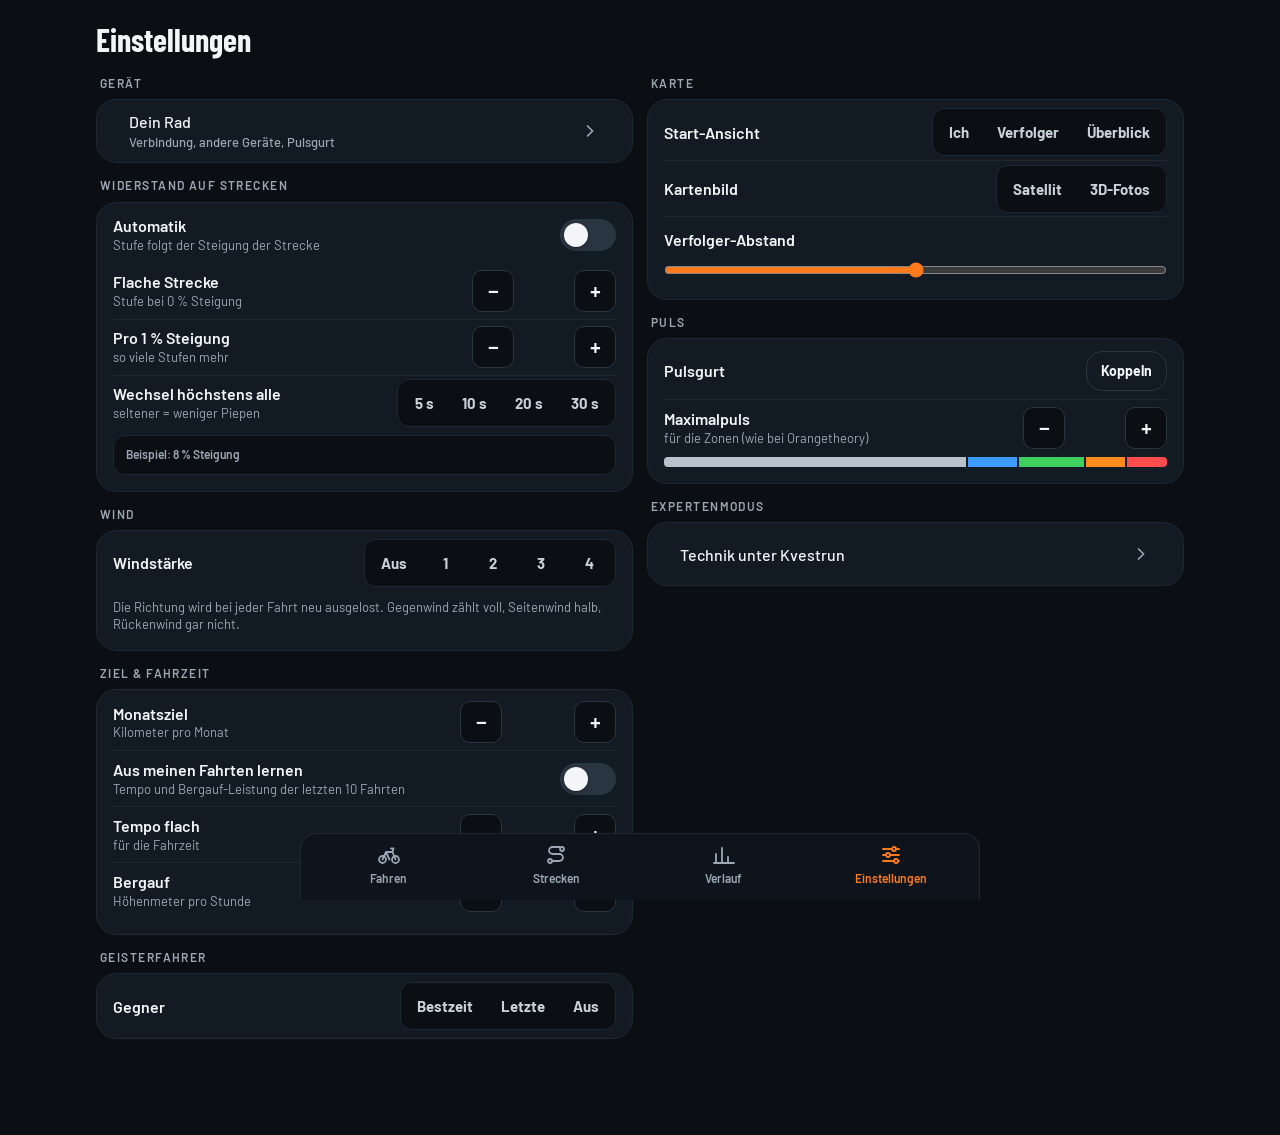
==== commit e9e089c9: "Kvestrun: shown name, free ride page, map without the QZ bar The app is shown as Kvestrun (the land " ====
--- a/src/inner_templates/funrun/einstellungen.htm
+++ b/src/inner_templates/funrun/einstellungen.htm
@@ -3,7 +3,7 @@
 <head>
 <meta charset="utf-8">
 <meta name="viewport" content="width=device-width, initial-scale=1, maximum-scale=1, user-scalable=no">
-<title>QuestRun – Einstellungen</title>
+<title>Kvestrun – Einstellungen</title>
 <!-- FunRun settings: resistance on routes, wind, ghost rider, map, heart rate; all other settings stay in QZ -->
 <link rel="stylesheet" href="https://fonts.googleapis.com/css2?family=Barlow:wght@400;500;600;700&amp;family=Barlow+Condensed:wght@600;700&amp;display=swap">
 <link rel="stylesheet" href="funrun.css">
@@ -146,15 +146,15 @@
       <section class="sec">
         <h2>Expertenmodus</h2>
         <div class="card flat">
-          <button class="link" id="lnkExpert" aria-expanded="false" aria-controls="expertBox">Technik unter QuestRun<svg id="expertChev" viewBox="0 0 24 24" fill="none" stroke="currentColor" stroke-width="2" stroke-linecap="round" aria-hidden="true" style="transition:transform .15s"><path d="m9 6 6 6-6 6"/></svg></button>
+          <button class="link" id="lnkExpert" aria-expanded="false" aria-controls="expertBox">Technik unter Kvestrun<svg id="expertChev" viewBox="0 0 24 24" fill="none" stroke="currentColor" stroke-width="2" stroke-linecap="round" aria-hidden="true" style="transition:transform .15s"><path d="m9 6 6 6-6 6"/></svg></button>
           <div class="hidden" id="expertBox">
-            <p class="hint" style="margin:10px 16px 12px">Hier liegt die Technik, auf der QuestRun aufbaut: alle Einstellungen für Räder, Rollen und Sensoren, die Kachelansicht und das Menü. Für den Alltag brauchst du sie nicht.</p>
-            <div class="line" style="padding:0 16px;border-top:1px solid var(--line)"><div class="l"><span class="n">Mit QuestRun starten</span><span class="m">sonst mit der Kachelansicht</span></div>
-              <button class="switch" id="startPage" aria-label="Mit QuestRun starten an oder aus"><span></span></button></div>
+            <p class="hint" style="margin:10px 16px 12px">Hier liegt die Technik, auf der Kvestrun aufbaut: alle Einstellungen für Räder, Rollen und Sensoren, die Kachelansicht und das Menü. Für den Alltag brauchst du sie nicht.</p>
+            <div class="line" style="padding:0 16px;border-top:1px solid var(--line)"><div class="l"><span class="n">Mit Kvestrun starten</span><span class="m">sonst mit der Kachelansicht</span></div>
+              <button class="switch" id="startPage" aria-label="Mit Kvestrun starten an oder aus"><span></span></button></div>
             <button class="link" id="lnkSettings" style="border-top:1px solid var(--line)">Alle Einstellungen<svg viewBox="0 0 24 24" fill="none" stroke="currentColor" stroke-width="2" stroke-linecap="round" aria-hidden="true"><path d="m9 6 6 6-6 6"/></svg></button>
             <button class="link" id="lnkTiles">Kachelansicht (Fahrt ohne Karte)<svg viewBox="0 0 24 24" fill="none" stroke="currentColor" stroke-width="2" stroke-linecap="round" aria-hidden="true"><path d="m9 6 6 6-6 6"/></svg></button>
             <button class="link" id="lnkMenu">Menü<svg viewBox="0 0 24 24" fill="none" stroke="currentColor" stroke-width="2" stroke-linecap="round" aria-hidden="true"><path d="m9 6 6 6-6 6"/></svg></button>
-            <p class="hint" style="margin:0;padding:12px 16px 14px;border-top:1px solid var(--line)">QuestRun baut auf QZ (qdomyos-zwift) von Roberto Viola auf und ist wie QZ freie Software unter der GPL-3.0.
+            <p class="hint" style="margin:0;padding:12px 16px 14px;border-top:1px solid var(--line)">Kvestrun baut auf QZ (qdomyos-zwift) von Roberto Viola auf und ist wie QZ freie Software unter der GPL-3.0.
               <a href="#" id="lnkSource" style="color:var(--accent)">Quellcode ansehen</a></p>
           </div>
         </div>
@@ -274,7 +274,7 @@
 $('lnkSource').addEventListener('click', e => { e.preventDefault(); FR.openUrl('https://github.com/stev2020/qdomyos-zwift'); });
 
 // ------------------------------------------------------------------ move between the QZ app and the FunRun app
-// The QZ app packs everything into Download/QuestRun-Umzug.zip; the app with its own id (QuestRun) takes that file with the
+// The QZ app packs everything into Download/Kvestrun-Umzug.zip; the app with its own id (Kvestrun) takes that file with the
 // file picker, checks it and unpacks it at its next start (funrunmove.cpp).
 const MOVE = { qz: null, picked: null, busy: false };
 const plural = (n, one, many) => FR.num(n) + ' ' + (n === 1 ? one : many);
